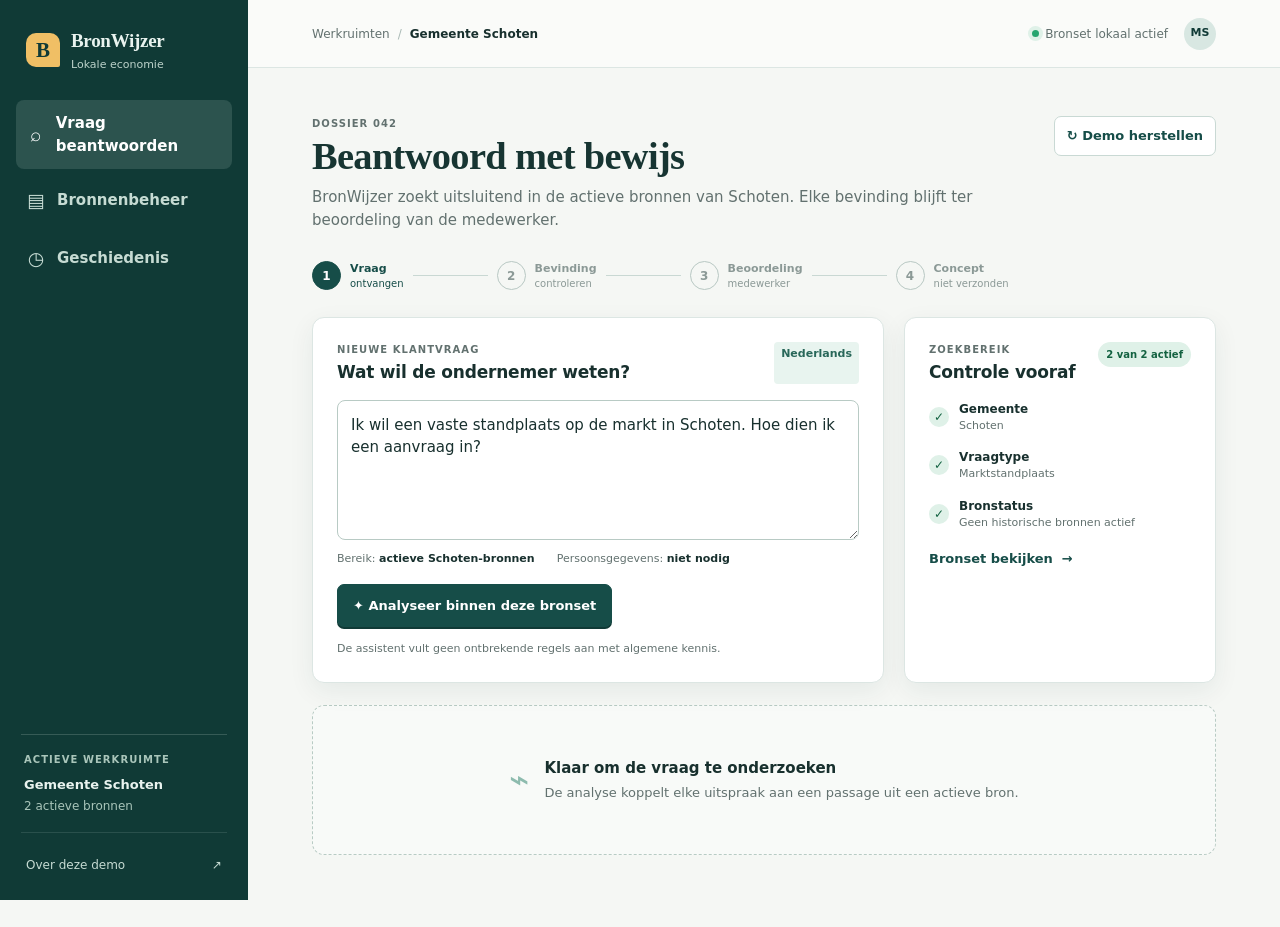
==== index.html @ 64e5f6a4 "Add basic UI" ====
<!doctype html>
<html lang="nl">
  <head>
    <meta charset="UTF-8" />
    <meta name="viewport" content="width=device-width, initial-scale=1.0" />
    <meta name="theme-color" content="#163f3d" />
    <title>BronWijzer — antwoord met bewijs</title>
    <link rel="stylesheet" href="styles.css" />
  </head>
  <body>
    <div class="shell">
      <aside class="sidebar" aria-label="Hoofdnavigatie">
        <a class="brand" href="#werkruimte" aria-label="BronWijzer startpagina">
          <span class="brand-mark" aria-hidden="true">B</span>
          <span><strong>BronWijzer</strong><small>Lokale economie</small></span>
        </a>

        <nav class="main-nav" aria-label="Navigatie">
          <button class="nav-item active" data-view="workbench">
            <span class="nav-icon">⌕</span><span>Vraag beantwoorden</span>
          </button>
          <button class="nav-item" data-view="sources">
            <span class="nav-icon">▤</span><span>Bronnenbeheer</span>
          </button>
          <button class="nav-item" data-view="history">
            <span class="nav-icon">◷</span><span>Geschiedenis</span>
          </button>
        </nav>

        <div class="sidebar-bottom">
          <div class="municipality-card">
            <span class="eyebrow">Actieve werkruimte</span>
            <strong>Gemeente Schoten</strong>
            <span class="subtle" id="sidebarActiveCount">2 actieve bronnen</span>
          </div>
          <button class="help-link" id="openAbout">Over deze demo <span>↗</span></button>
        </div>
      </aside>

      <main class="main-content" id="werkruimte">
        <header class="topbar">
          <div class="breadcrumb"><span>Werkruimten</span><i>/</i><strong>Gemeente Schoten</strong></div>
          <div class="topbar-actions">
            <span class="autosave"><span class="pulse"></span> Bronset lokaal actief</span>
            <button class="avatar" aria-label="Gebruikersmenu">MS</button>
          </div>
        </header>

        <section class="view active" id="view-workbench" aria-labelledby="workbench-title">
          <div class="page-heading">
            <div>
              <p class="eyebrow">Dossier 042</p>
              <h1 id="workbench-title">Beantwoord met bewijs</h1>
              <p class="lede">BronWijzer zoekt uitsluitend in de actieve bronnen van Schoten. Elke bevinding blijft ter beoordeling van de medewerker.</p>
            </div>
            <button class="outline-button" id="resetDemo">↻ Demo herstellen</button>
          </div>

          <div class="workflow" aria-label="Voortgang">
            <div class="workflow-step active"><span>1</span><b>Vraag</b><small>ontvangen</small></div>
            <div class="workflow-line"></div>
            <div class="workflow-step" id="step-findings"><span>2</span><b>Bevinding</b><small>controleren</small></div>
            <div class="workflow-line"></div>
            <div class="workflow-step" id="step-review"><span>3</span><b>Beoordeling</b><small>medewerker</small></div>
            <div class="workflow-line"></div>
            <div class="workflow-step" id="step-draft"><span>4</span><b>Concept</b><small>niet verzonden</small></div>
          </div>

          <div class="workbench-grid">
            <section class="question-panel panel" aria-labelledby="question-title">
              <div class="panel-heading">
                <div><p class="eyebrow">Nieuwe klantvraag</p><h2 id="question-title">Wat wil de ondernemer weten?</h2></div>
                <span class="field-tag">Nederlands</span>
              </div>
              <label class="sr-only" for="questionInput">Klantvraag</label>
              <textarea id="questionInput" rows="5">Ik wil een vaste standplaats op de markt in Schoten. Hoe dien ik een aanvraag in?</textarea>
              <div class="question-meta">
                <span>Bereik: <b>actieve Schoten-bronnen</b></span>
                <span>Persoonsgegevens: <b>niet nodig</b></span>
              </div>
              <button class="primary-button" id="analyzeButton"><span aria-hidden="true">✦</span> Analyseer binnen deze bronset</button>
              <p class="privacy-note">De assistent vult geen ontbrekende regels aan met algemene kennis.</p>
            </section>

            <aside class="scope-panel panel" aria-labelledby="scope-title">
              <div class="panel-heading compact">
                <div><p class="eyebrow">Zoekbereik</p><h2 id="scope-title">Controle vooraf</h2></div>
                <span class="status-pill good" id="scopeActiveCount">2 van 2 actief</span>
              </div>
              <ul class="scope-checks">
                <li><span class="check good">✓</span><span><b>Gemeente</b><small>Schoten</small></span></li>
                <li><span class="check good">✓</span><span><b>Vraagtype</b><small>Marktstandplaats</small></span></li>
                <li><span class="check good">✓</span><span><b>Bronstatus</b><small>Geen historische bronnen actief</small></span></li>
              </ul>
              <button class="text-button" data-view-target="sources">Bronset bekijken <span>→</span></button>
            </aside>
          </div>

          <section class="results-section" id="resultsSection" aria-live="polite">
            <div class="empty-state" id="emptyState">
              <div class="empty-icon">⌁</div>
              <div><strong>Klaar om de vraag te onderzoeken</strong><p>De analyse koppelt elke uitspraak aan een passage uit een actieve bron.</p></div>
            </div>
          </section>
        </section>

        <section class="view" id="view-sources" aria-labelledby="sources-title">
          <div class="page-heading">
            <div>
              <p class="eyebrow">Kennisbronset</p>
              <h1 id="sources-title">Bronnenbeheer</h1>
              <p class="lede">De medewerker bepaalt welke documenten in antwoorden mogen worden gebruikt. Nieuwe bestanden worden nooit automatisch als betrouwbaar gemarkeerd.</p>
            </div>
            <button class="primary-button" id="addSourceButton"><span aria-hidden="true">＋</span> Bron toevoegen</button>
            <input type="file" id="sourceUpload" accept="application/pdf,.pdf" hidden />
          </div>

          <section class="source-summary panel">
            <div><span class="summary-number" id="activeSourceCount">2</span><span class="summary-label">actieve bronnen</span></div>
            <div class="summary-rule"></div>
            <p><b>Beleidsregel:</b> alleen actieve documenten met een gecontroleerd toepassingsbereik mogen een beantwoorde regel onderbouwen.</p>
          </section>

          <div class="source-table-wrap panel">
            <table class="source-table">
              <thead><tr><th>Bron</th><th>Toepasselijkheid</th><th>Status</th><th>Gebruiken</th></tr></thead>
              <tbody id="sourceRows"></tbody>
            </table>
          </div>
          <p class="table-footnote">Een bestand toevoegen registreert het lokaal. Voor productie moet een medewerker titel, overheid, datum, geografisch bereik en status bevestigen voordat het actief wordt.</p>
        </section>

        <section class="view" id="view-history" aria-labelledby="history-title">
          <div class="page-heading">
            <div><p class="eyebrow">Controleerbaarheid</p><h1 id="history-title">Antwoordgeschiedenis</h1><p class="lede">Elke bewaarde beoordeling houdt de vraag, gebruikte bronnen en beslissing van de medewerker samen.</p></div>
          </div>
          <section class="panel history-panel" id="historyList"></section>
        </section>
      </main>
    </div>

    <div class="toast" id="toast" role="status" aria-live="polite"></div>
    <dialog id="aboutDialog" class="about-dialog">
      <button class="dialog-close" id="closeAbout" aria-label="Sluiten">×</button>
      <p class="eyebrow">BronWijzer demo</p>
      <h2>Een assistent die weet wat hij niet weet.</h2>
      <p>Deze MVP gebruikt twee gecontroleerde Schoten-reglementen als demonstratie. De inhoud is lokaal in de interface opgenomen voor een betrouwbaare demo en vervangt geen controle van de originele bron.</p>
      <button class="primary-button" id="closeAboutButton">Begrepen</button>
    </dialog>
    <script src="app.js"></script>
  </body>
</html>
---- styles.css ----
:root {
  --ink: #18302e;
  --muted: #62716f;
  --line: #dce6e3;
  --canvas: #f5f7f4;
  --panel: #ffffff;
  --forest: #164d48;
  --forest-deep: #103a36;
  --mint: #dff1e8;
  --mint-ink: #136241;
  --amber: #f6ead1;
  --amber-ink: #795313;
  --rose: #f8e1df;
  --rose-ink: #9f302a;
  --paper: #fffdf8;
  --shadow: 0 8px 26px rgba(16, 58, 54, .07);
}

* { box-sizing: border-box; }
html { min-width: 320px; background: var(--canvas); }
body { margin: 0; color: var(--ink); background: var(--canvas); font: 15px/1.5 Inter, ui-sans-serif, system-ui, -apple-system, BlinkMacSystemFont, "Segoe UI", sans-serif; }
button, textarea, input { font: inherit; }
button { cursor: pointer; }
button:focus-visible, textarea:focus-visible, input:focus-visible { outline: 3px solid #78b5a7; outline-offset: 2px; }
.shell { min-height: 100vh; display: flex; }

.sidebar { width: 248px; min-height: 100vh; background: var(--forest-deep); color: #e9f3ef; padding: 27px 16px 18px; position: fixed; inset: 0 auto 0 0; display: flex; flex-direction: column; }
.brand { color: inherit; text-decoration: none; display: flex; align-items: center; gap: 11px; padding: 0 10px 27px; }
.brand-mark { width: 34px; height: 34px; display: grid; place-items: center; background: #f0bf65; color: var(--forest-deep); font: 800 21px Georgia, serif; border-radius: 10px 10px 2px 10px; }
.brand strong { display: block; font-family: Georgia, serif; font-size: 19px; letter-spacing: -.3px; }
.brand small { color: #bcd2ca; display: block; font-size: 11px; margin-top: 1px; }
.main-nav { display: grid; gap: 5px; }
.nav-item { border: 0; color: #c6dbd3; background: transparent; text-align: left; border-radius: 8px; padding: 12px 11px; display: flex; gap: 12px; align-items: center; font-weight: 600; }
.nav-item:hover { background: rgba(255,255,255,.06); color: white; }
.nav-item.active { background: rgba(227, 246, 237, .13); color: #fff; }
.nav-icon { width: 18px; text-align: center; font-size: 19px; font-weight: 400; }
.sidebar-bottom { margin-top: auto; }
.municipality-card { margin: 0 5px 15px; border-top: 1px solid rgba(223,241,232,.18); border-bottom: 1px solid rgba(223,241,232,.12); padding: 17px 3px; display: grid; gap: 3px; }
.eyebrow { text-transform: uppercase; letter-spacing: .105em; font-size: 10px; font-weight: 800; color: var(--muted); margin: 0 0 5px; }
.sidebar .eyebrow { color: #a9c5ba; }
.municipality-card strong { font-size: 13px; }
.subtle { color: #a9c5ba; font-size: 12px; }
.help-link { color: #c6dbd3; border: 0; background: none; width: 100%; text-align: left; padding: 8px 10px; font-size: 12px; display: flex; justify-content: space-between; }

.main-content { width: calc(100% - 248px); margin-left: 248px; }
.topbar { height: 68px; border-bottom: 1px solid var(--line); display: flex; align-items: center; justify-content: space-between; padding: 0 clamp(26px, 5vw, 72px); background: rgba(255,255,255,.52); }
.breadcrumb { font-size: 12px; color: var(--muted); display: flex; gap: 8px; align-items: center; }
.breadcrumb i { color: #a9b9b5; font-style: normal; }
.breadcrumb strong { color: var(--ink); }
.topbar-actions { display: flex; align-items: center; gap: 16px; }
.autosave { color: var(--muted); font-size: 12px; display: flex; align-items: center; gap: 6px; }
.pulse { width: 7px; height: 7px; border-radius: 50%; background: #26a56f; box-shadow: 0 0 0 4px #dff1e8; }
.avatar { width: 32px; height: 32px; border-radius: 50%; border: 0; background: #d8e7e2; color: var(--forest-deep); font-size: 11px; font-weight: 800; }

.view { display: none; padding: 48px clamp(26px, 5vw, 72px) 72px; max-width: 1510px; margin: auto; }
.view.active { display: block; animation: reveal .24s ease-out; }
@keyframes reveal { from { opacity: 0; transform: translateY(5px); } to { opacity: 1; transform: none; } }
.page-heading { display: flex; justify-content: space-between; align-items: flex-start; gap: 20px; margin-bottom: 30px; }
h1, h2, h3, p { margin-top: 0; }
h1 { font: 700 clamp(29px, 3vw, 40px)/1.05 Georgia, serif; letter-spacing: -.65px; margin-bottom: 10px; color: #173532; }
h2 { font-size: 17px; line-height: 1.25; margin: 0; letter-spacing: -.2px; }
h3 { font-size: 14px; margin-bottom: 4px; }
.lede { color: var(--muted); max-width: 690px; margin: 0; }
.panel { background: var(--panel); border: 1px solid var(--line); border-radius: 12px; box-shadow: var(--shadow); }
.outline-button, .text-button { border: 1px solid #c9d9d4; background: #fff; color: var(--forest); border-radius: 7px; padding: 9px 12px; font-size: 13px; font-weight: 700; white-space: nowrap; }
.outline-button:hover { background: #f0f7f3; }
.primary-button { color: white; background: var(--forest); border: 1px solid var(--forest); box-shadow: 0 2px 0 var(--forest-deep); border-radius: 7px; padding: 11px 15px; font-weight: 750; font-size: 13px; }
.primary-button:hover { background: #0d413c; }
.primary-button:disabled { background: #8aa29b; border-color: #8aa29b; box-shadow: none; cursor: not-allowed; }

.workflow { display: flex; align-items: center; margin: 0 0 27px; max-width: 735px; }
.workflow-step { display: grid; grid-template-columns: 29px auto; column-gap: 9px; align-items: center; color: #8b9996; min-width: max-content; }
.workflow-step span { grid-row: 1 / 3; width: 29px; height: 29px; border-radius: 50%; border: 1px solid #b8c8c3; display: grid; place-items: center; font-size: 12px; font-weight: 800; }
.workflow-step b { font-size: 11px; line-height: 13px; }
.workflow-step small { font-size: 10px; line-height: 13px; }
.workflow-step.active { color: var(--forest); }
.workflow-step.active span { color: #fff; background: var(--forest); border-color: var(--forest); }
.workflow-step.done { color: var(--mint-ink); }
.workflow-step.done span { background: var(--mint); border-color: #acd7c2; color: var(--mint-ink); }
.workflow-line { height: 1px; flex: 1; min-width: 25px; max-width: 75px; background: #c9d8d3; margin: 0 9px; }
.workflow-line.done { background: #74b997; }

.workbench-grid { display: grid; grid-template-columns: minmax(0, 1.65fr) minmax(290px, .9fr); gap: 20px; }
.question-panel, .scope-panel { padding: 24px; }
.panel-heading { display: flex; justify-content: space-between; gap: 14px; margin-bottom: 16px; }
.panel-heading.compact { align-items: flex-start; }
.field-tag { font-size: 11px; font-weight: 700; color: #286759; padding: 4px 7px; background: #e8f4ef; border-radius: 4px; }
textarea { display: block; width: 100%; color: var(--ink); border: 1px solid #b8cac4; border-radius: 8px; padding: 13px; resize: vertical; line-height: 1.5; background: #fff; }
.question-meta { display: flex; flex-wrap: wrap; gap: 10px 22px; color: var(--muted); font-size: 11px; margin: 11px 0 16px; }
.question-meta b { color: var(--ink); }
.privacy-note { color: var(--muted); font-size: 11px; margin: 14px 0 0; }
.scope-checks { list-style: none; padding: 0; margin: 5px 0 16px; display: grid; gap: 14px; }
.scope-checks li { display: flex; gap: 10px; align-items: center; }
.scope-checks b, .scope-checks small { display: block; }
.scope-checks b { font-size: 12px; }
.scope-checks small { font-size: 11px; color: var(--muted); }
.check { width: 20px; height: 20px; border-radius: 50%; display: grid; place-items: center; font-size: 12px; font-weight: 900; }
.check.good { color: var(--mint-ink); background: var(--mint); }
.text-button { padding: 0; border: 0; background: none; }
.text-button span { margin-left: 4px; }

.results-section { margin-top: 22px; }
.empty-state { min-height: 150px; border: 1px dashed #b8cbc4; border-radius: 12px; padding: 28px; color: var(--muted); display: flex; align-items: center; justify-content: center; gap: 15px; text-align: left; background: rgba(255,255,255,.35); }
.empty-state strong { color: var(--ink); display: block; margin-bottom: 3px; }
.empty-state p { margin: 0; font-size: 13px; }
.empty-icon { font: 34px/1 Georgia, serif; color: #8dbbae; }
.results-layout { display: grid; grid-template-columns: minmax(0, 1.48fr) minmax(300px, .82fr); gap: 20px; align-items: start; }
.answer-card { padding: 25px; }
.answer-header { display: flex; justify-content: space-between; gap: 12px; align-items: flex-start; border-bottom: 1px solid var(--line); padding-bottom: 17px; margin-bottom: 19px; }
.answer-header h2 { font: 700 23px/1.18 Georgia, serif; letter-spacing: -.2px; }
.status-pill { display: inline-flex; align-items: center; font-weight: 800; font-size: 10px; padding: 5px 8px; border-radius: 999px; white-space: nowrap; }
.status-pill.good { color: var(--mint-ink); background: var(--mint); }
.status-pill.caution { color: var(--amber-ink); background: var(--amber); }
.status-pill.blocked { color: var(--rose-ink); background: var(--rose); }
.finding-intro { font-size: 14px; color: #324947; margin-bottom: 18px; }
.finding-list { display: grid; gap: 11px; }
.finding { border-left: 3px solid #87c3a5; padding: 4px 4px 4px 13px; }
.finding p { margin: 0; font-size: 13px; }
.finding-label { color: var(--mint-ink); font-size: 10px; letter-spacing: .09em; text-transform: uppercase; font-weight: 850; margin-bottom: 3px !important; }
.uncertainty { background: #fff8e8; border: 1px solid #f0dcad; border-radius: 8px; padding: 13px; margin-top: 20px; display: flex; gap: 9px; color: #694d18; font-size: 12px; }
.uncertainty strong { display: block; font-size: 12px; }
.review-controls { display: flex; gap: 9px; flex-wrap: wrap; padding-top: 19px; margin-top: 19px; border-top: 1px solid var(--line); }
.secondary-button { border: 1px solid #b7ccc4; background: #fff; color: var(--forest); border-radius: 7px; padding: 9px 11px; font-weight: 750; font-size: 12px; }
.secondary-button:hover { background: #eff8f3; }
.review-state { font-size: 11px; color: var(--muted); align-self: center; margin-left: auto; }

.evidence-panel { padding: 21px; background: #fdfdfc; }
.evidence-panel > p { color: var(--muted); font-size: 12px; margin-bottom: 15px; }
.evidence-card { border: 1px solid var(--line); background: var(--paper); border-radius: 9px; padding: 14px; margin-bottom: 12px; }
.evidence-top { display: flex; justify-content: space-between; gap: 8px; align-items: flex-start; margin-bottom: 8px; }
.evidence-source { color: var(--forest); font-weight: 800; font-size: 12px; }
.evidence-location { color: var(--muted); font-size: 10px; white-space: nowrap; }
.quote { padding: 10px 11px; margin: 0 0 9px; border-left: 2px solid #e4b65d; background: #fbf7ed; font: italic 12px/1.52 Georgia, serif; color: #344542; }
.source-link { display: inline-block; color: var(--forest); font-size: 11px; font-weight: 800; text-decoration: none; }
.source-link:hover { text-decoration: underline; }
.applicability { border-top: 1px solid var(--line); margin-top: 15px; padding-top: 13px; display: grid; gap: 7px; }
.applicability-item { display: flex; gap: 7px; color: var(--muted); font-size: 11px; }
.applicability-item b { color: var(--ink); min-width: 74px; }

.draft-panel { padding: 23px; margin-top: 20px; }
.draft-panel.hidden { display: none; }
.draft-heading { display: flex; justify-content: space-between; gap: 15px; align-items: flex-start; margin-bottom: 13px; }
.draft-panel textarea { background: #fffefb; font-size: 13px; min-height: 190px; }
.draft-actions { display: flex; justify-content: space-between; gap: 12px; margin-top: 13px; align-items: center; }
.send-disabled { color: var(--muted); font-size: 11px; }

.source-summary { display: flex; gap: 25px; padding: 20px 24px; align-items: center; margin-bottom: 19px; }
.summary-number { display: block; color: var(--forest); font: 700 35px/1 Georgia, serif; }
.summary-label { text-transform: uppercase; letter-spacing: .08em; color: var(--muted); font-size: 10px; font-weight: 800; }
.summary-rule { height: 45px; width: 1px; background: var(--line); }
.source-summary p { margin: 0; color: #45605b; max-width: 630px; }
.source-table-wrap { overflow-x: auto; }
.source-table { width: 100%; border-collapse: collapse; min-width: 750px; }
.source-table th { background: #eff5f2; padding: 12px 16px; color: #526561; text-align: left; text-transform: uppercase; font-size: 10px; letter-spacing: .07em; }
.source-table td { padding: 15px 16px; border-top: 1px solid var(--line); vertical-align: middle; }
.source-name { font-size: 13px; font-weight: 800; display: block; }
.source-sub { display: block; font-size: 11px; color: var(--muted); margin-top: 2px; }
.source-status { font-size: 11px; color: var(--muted); }
.toggle { position: relative; display: inline-block; width: 38px; height: 22px; }
.toggle input { opacity: 0; width: 0; height: 0; }
.toggle-slider { position: absolute; inset: 0; background: #c7d2cf; border-radius: 14px; transition: .2s; }
.toggle-slider::before { content: ""; position: absolute; width: 16px; height: 16px; border-radius: 50%; background: white; left: 3px; top: 3px; transition: .2s; box-shadow: 0 1px 2px rgba(0,0,0,.2); }
.toggle input:checked + .toggle-slider { background: #26936d; }
.toggle input:checked + .toggle-slider::before { transform: translateX(16px); }
.table-footnote { color: var(--muted); font-size: 12px; max-width: 780px; margin: 13px 2px; }

.history-panel { min-height: 160px; overflow: hidden; }
.history-empty { padding: 35px; color: var(--muted); text-align: center; }
.history-entry { display: grid; grid-template-columns: 1fr auto; gap: 17px; padding: 21px 23px; border-bottom: 1px solid var(--line); }
.history-entry:last-child { border-bottom: 0; }
.history-entry h3 { margin: 0 0 4px; font-size: 15px; }
.history-entry p { color: var(--muted); margin: 0; font-size: 12px; }
.history-date { font-size: 11px; color: var(--muted); text-align: right; }

.toast { position: fixed; left: 50%; bottom: 25px; z-index: 5; transform: translate(-50%, 18px); opacity: 0; pointer-events: none; background: #173e39; color: white; box-shadow: 0 10px 30px rgba(0,0,0,.18); border-radius: 7px; padding: 11px 15px; font-size: 12px; transition: .2s ease; }
.toast.show { transform: translate(-50%, 0); opacity: 1; }
.about-dialog { width: min(480px, calc(100vw - 36px)); border: 0; border-radius: 12px; box-shadow: 0 22px 70px rgba(0,0,0,.28); padding: 30px; color: var(--ink); }
.about-dialog::backdrop { background: rgba(12, 38, 35, .55); }
.about-dialog h2 { font: 700 27px/1.1 Georgia, serif; margin: 0 0 12px; }
.about-dialog p:not(.eyebrow) { color: var(--muted); }
.dialog-close { border: 0; background: transparent; color: var(--muted); font-size: 24px; position: absolute; right: 14px; top: 9px; }
.sr-only { position: absolute; width: 1px; height: 1px; padding: 0; margin: -1px; overflow: hidden; clip: rect(0,0,0,0); white-space: nowrap; border: 0; }

@media (max-width: 900px) {
  .sidebar { width: 205px; }
  .main-content { width: calc(100% - 205px); margin-left: 205px; }
  .workbench-grid, .results-layout { grid-template-columns: 1fr; }
  .scope-panel { order: -1; }
}
@media (max-width: 660px) {
  .sidebar { width: 100%; min-height: auto; height: 60px; padding: 9px 12px; position: fixed; z-index: 4; flex-direction: row; align-items: center; }
  .brand { padding: 0; gap: 7px; }
  .brand-mark { width: 27px; height: 27px; font-size: 16px; }
  .brand strong { font-size: 16px; }
  .brand small, .sidebar-bottom, .nav-item span:not(.nav-icon) { display: none; }
  .main-nav { margin-left: auto; display: flex; gap: 2px; }
  .nav-item { padding: 8px; }
  .main-content { width: 100%; margin-left: 0; padding-top: 60px; }
  .topbar { height: 51px; padding: 0 18px; }
  .autosave { display: none; }
  .view { padding: 31px 18px 46px; }
  .page-heading { display: block; }
  .page-heading .outline-button, .page-heading .primary-button { margin-top: 16px; }
  .workflow { overflow: auto; padding-bottom: 5px; }
  .workflow-line { min-width: 21px; }
  .source-summary { align-items: flex-start; }
}
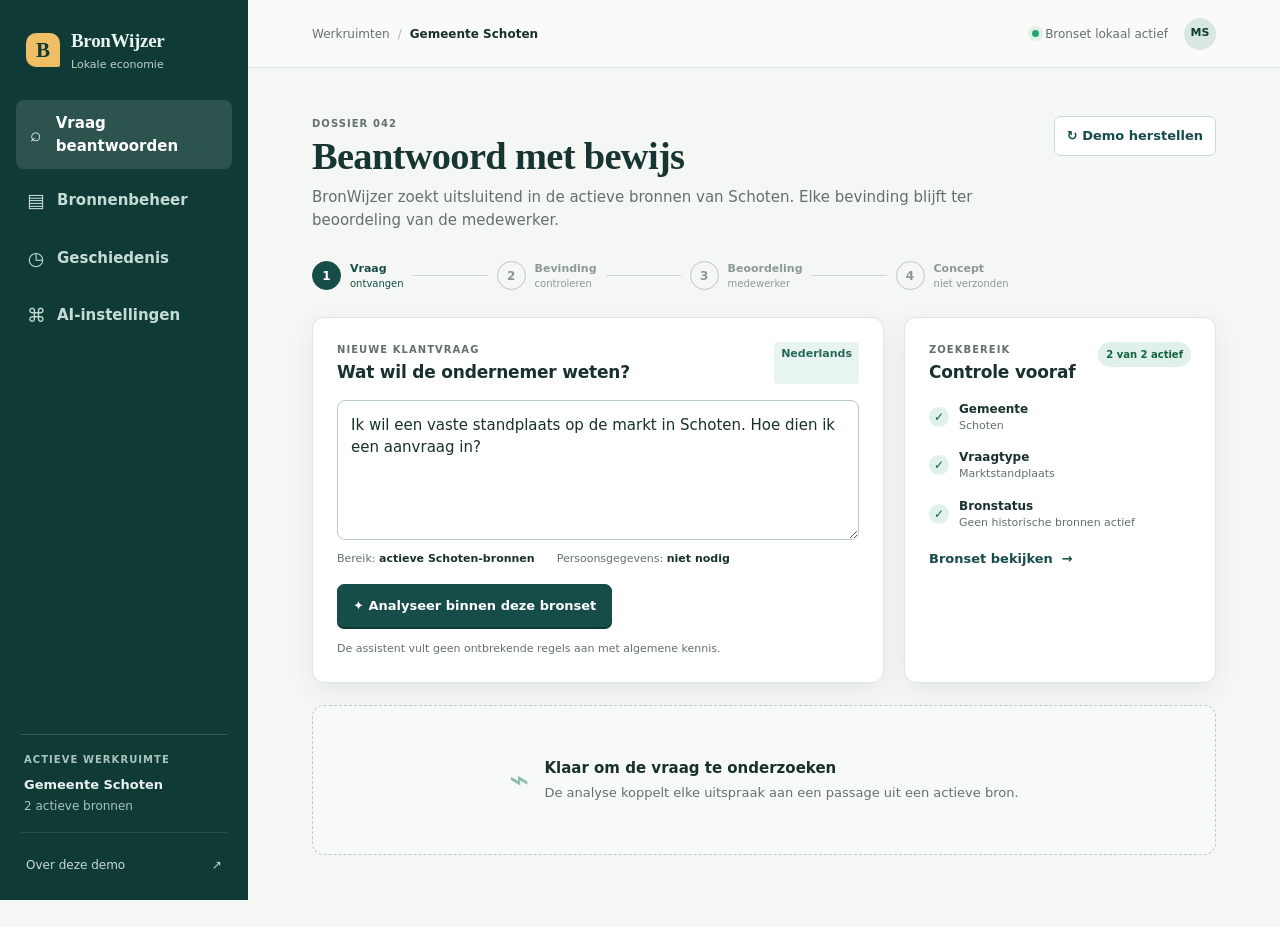
==== commit 5225c945: "add ai api page" ====
--- a/index.html
+++ b/index.html
@@ -24,6 +24,9 @@
           </button>
           <button class="nav-item" data-view="history">
             <span class="nav-icon">◷</span><span>Geschiedenis</span>
+          </button>
+          <button class="nav-item" data-view="ai-settings">
+            <span class="nav-icon">⌘</span><span>AI-instellingen</span>
           </button>
         </nav>
 
@@ -136,6 +139,41 @@
           </div>
           <section class="panel history-panel" id="historyList"></section>
         </section>
+
+        <section class="view" id="view-ai-settings" aria-labelledby="ai-settings-title">
+          <div class="page-heading">
+            <div>
+              <p class="eyebrow">Lokale integratie</p>
+              <h1 id="ai-settings-title">AI-instellingen</h1>
+              <p class="lede">Kies een model dat voor uw OpenAI-project beschikbaar is. De browser praat nooit rechtstreeks met OpenAI.</p>
+            </div>
+          </div>
+
+          <div class="settings-grid">
+            <section class="panel settings-card">
+              <div class="panel-heading"><div><p class="eyebrow">OpenAI-verbinding</p><h2>Verbind deze lokale demo</h2></div><span class="status-pill caution" id="aiConnectionStatus">Demo zonder AI</span></div>
+              <p class="settings-copy">Voer voor deze lokale hackathondemo een projectsleutel in. Die gaat uitsluitend naar de lokale server op deze computer, blijft alleen in het servergeheugen en wordt niet opgeslagen in de browser, bestanden of geschiedenis.</p>
+              <label for="apiKeyInput">OpenAI API-sleutel</label>
+              <div class="key-row"><input type="password" id="apiKeyInput" autocomplete="off" spellcheck="false" placeholder="sk-…" /><button class="secondary-button" id="toggleKeyVisibility" aria-label="Sleutel tonen">Toon</button></div>
+              <p class="field-help">In productie: stel <code>OPENAI_API_KEY</code> in op de server of gebruik een secret manager. Deel de sleutel nooit met eindgebruikers.</p>
+              <div class="settings-actions"><button class="primary-button" id="connectAiButton">Beschikbare modellen ophalen</button><button class="outline-button" id="disconnectAiButton" disabled>Verbinding wissen</button></div>
+            </section>
+
+            <section class="panel settings-card model-card">
+              <div class="panel-heading"><div><p class="eyebrow">Model voor beantwoording</p><h2>Kies uit uw beschikbare modellen</h2></div></div>
+              <label for="modelSelect">OpenAI-model</label>
+              <select id="modelSelect" disabled><option>Verbind eerst een OpenAI-project</option></select>
+              <p class="field-help" id="modelHelp">BronWijzer vraagt de actuele modellenlijst op via de lokale server. Een modelkeuze geldt alleen voor deze browsersessie.</p>
+              <div class="model-explainer"><span>⌁</span><p><b>Aanbevolen voor dit prototype:</b> een snel, kostenefficiënt tekstmodel. Het model schrijft een voorstel; de bronpassages en de menselijke beoordeling blijven verplicht.</p></div>
+            </section>
+          </div>
+
+          <section class="panel data-flow-card">
+            <p class="eyebrow">Wat verlaat deze computer als u analyseert?</p>
+            <div class="data-flow"><div><span>1</span><b>Klantvraag</b><small>uw ingevoerde tekst</small></div><i>→</i><div><span>2</span><b>Actieve passages</b><small>alleen de geselecteerde bewijsstukken</small></div><i>→</i><div><span>3</span><b>Lokale server</b><small>voegt instructies en modelkeuze toe</small></div><i>→</i><div><span>4</span><b>OpenAI API</b><small>maakt een conceptvoorstel</small></div></div>
+            <p class="data-note">Lokale documenten, uitgeschakelde bronnen, API-sleutels en antwoordgeschiedenis worden niet automatisch geüpload.</p>
+          </section>
+        </section>
       </main>
     </div>
 
--- a/styles.css
+++ b/styles.css
@@ -172,6 +172,32 @@
 .history-entry p { color: var(--muted); margin: 0; font-size: 12px; }
 .history-date { font-size: 11px; color: var(--muted); text-align: right; }
 
+.settings-grid { display: grid; grid-template-columns: minmax(0, 1.15fr) minmax(280px, .85fr); gap: 20px; }
+.settings-card { padding: 24px; }
+.settings-card .panel-heading { flex-wrap: wrap; align-items: flex-start; row-gap: 8px; }
+.settings-card .panel-heading .status-pill { flex-shrink: 0; }
+.settings-card label { font-size: 12px; color: var(--ink); font-weight: 800; display: block; margin: 17px 0 7px; }
+.settings-copy { color: #425d58; max-width: 600px; font-size: 13px; }
+.key-row { display: flex; gap: 8px; }
+.key-row input, .model-card select { width: 100%; border: 1px solid #b8cac4; border-radius: 7px; padding: 10px 11px; color: var(--ink); background: #fff; }
+.key-row .secondary-button { min-width: 58px; }
+.field-help { color: var(--muted); font-size: 11px; margin: 8px 0 0; }
+code { color: var(--forest); background: #edf5f1; padding: 1px 4px; border-radius: 3px; font-size: .95em; }
+.settings-actions { display: flex; align-items: center; flex-wrap: wrap; gap: 9px; margin-top: 19px; }
+.model-card select:disabled { background: #f1f5f3; color: #7d8e89; }
+.model-explainer { background: #fbf7ed; color: #654c1b; border: 1px solid #f0dcad; border-radius: 8px; margin-top: 23px; display: flex; gap: 9px; padding: 12px; font-size: 12px; }
+.model-explainer span { color: #a57519; font-size: 19px; }
+.model-explainer p { margin: 0; }
+.data-flow-card { margin-top: 20px; padding: 22px 24px; }
+.data-flow { display: flex; align-items: stretch; gap: 11px; }
+.data-flow > div { flex: 1; min-width: 0; padding: 10px 8px; }
+.data-flow span { width: 20px; height: 20px; border-radius: 50%; display: inline-grid; place-items: center; background: var(--mint); color: var(--mint-ink); font-size: 10px; font-weight: 900; margin-bottom: 7px; }
+.data-flow b, .data-flow small { display: block; }
+.data-flow b { font-size: 12px; }
+.data-flow small { color: var(--muted); font-size: 11px; line-height: 1.35; }
+.data-flow i { color: #83a89d; font-style: normal; align-self: center; }
+.data-note { border-top: 1px solid var(--line); padding-top: 13px; color: var(--muted); font-size: 11px; margin: 7px 0 0; }
+
 .toast { position: fixed; left: 50%; bottom: 25px; z-index: 5; transform: translate(-50%, 18px); opacity: 0; pointer-events: none; background: #173e39; color: white; box-shadow: 0 10px 30px rgba(0,0,0,.18); border-radius: 7px; padding: 11px 15px; font-size: 12px; transition: .2s ease; }
 .toast.show { transform: translate(-50%, 0); opacity: 1; }
 .about-dialog { width: min(480px, calc(100vw - 36px)); border: 0; border-radius: 12px; box-shadow: 0 22px 70px rgba(0,0,0,.28); padding: 30px; color: var(--ink); }
@@ -186,6 +212,7 @@
   .main-content { width: calc(100% - 205px); margin-left: 205px; }
   .workbench-grid, .results-layout { grid-template-columns: 1fr; }
   .scope-panel { order: -1; }
+  .settings-grid { grid-template-columns: 1fr; }
 }
 @media (max-width: 660px) {
   .sidebar { width: 100%; min-height: auto; height: 60px; padding: 9px 12px; position: fixed; z-index: 4; flex-direction: row; align-items: center; }
@@ -204,4 +231,6 @@
   .workflow { overflow: auto; padding-bottom: 5px; }
   .workflow-line { min-width: 21px; }
   .source-summary { align-items: flex-start; }
+  .data-flow { display: grid; grid-template-columns: 1fr 18px 1fr; }
+  .data-flow i { display: grid; place-items: center; transform: rotate(90deg); }
 }
